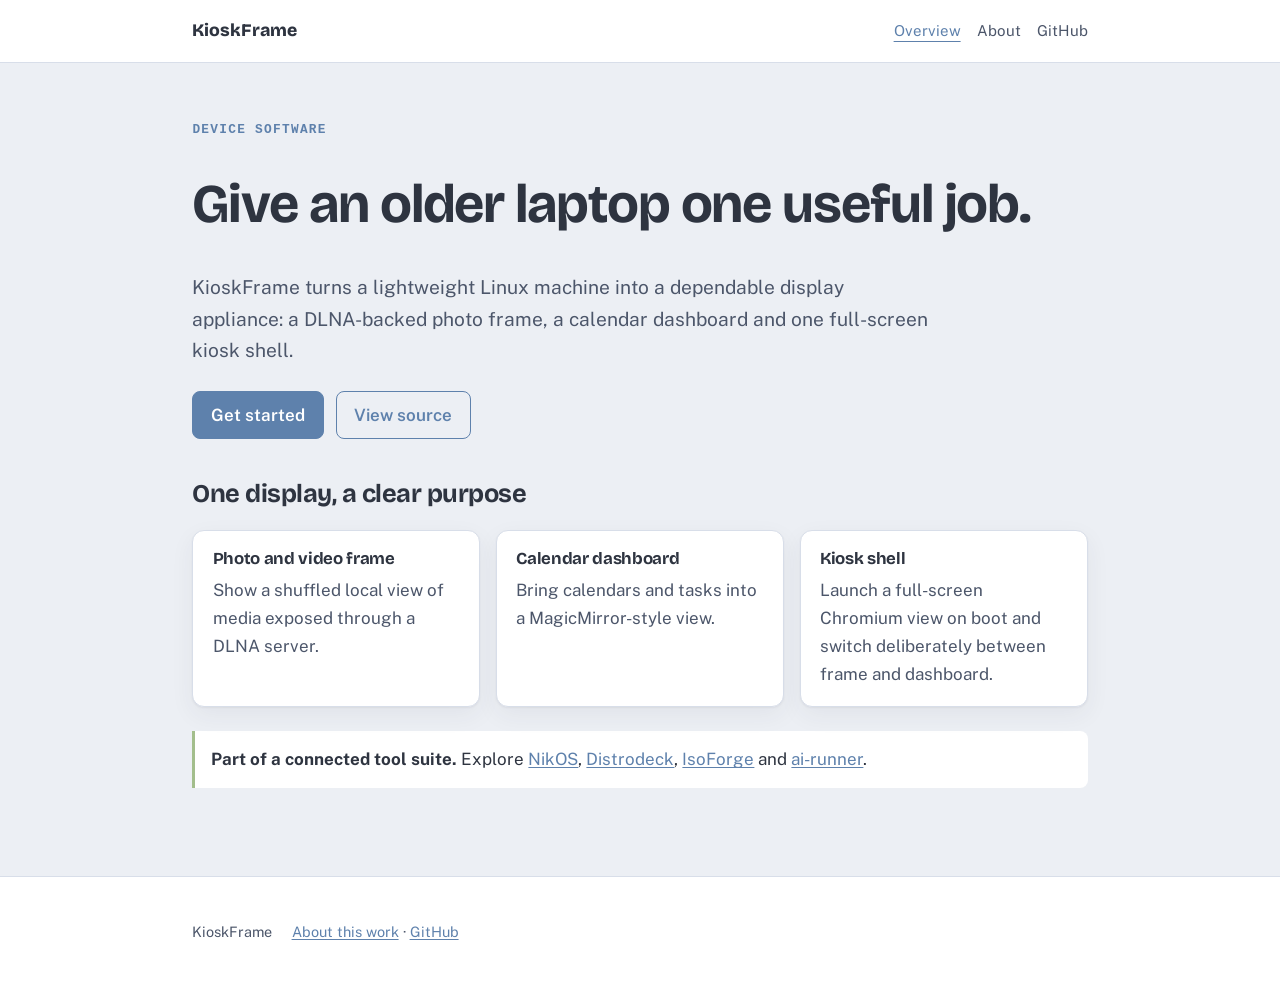
==== site/index.html @ 9da38351 "docs: add GitHub Pages site" ====
<!doctype html><html lang="en"><head><meta charset="utf-8"><meta name="viewport" content="width=device-width,initial-scale=1"><meta name="description" content="KioskFrame turns an older Linux laptop into a focused photo frame and dashboard appliance."><title>KioskFrame — a focused home display</title><link rel="preconnect" href="https://fonts.googleapis.com"><link rel="preconnect" href="https://fonts.gstatic.com" crossorigin><link href="https://fonts.googleapis.com/css2?family=Bricolage+Grotesque:wght@600;800&family=Public+Sans:wght@400;500;600&display=swap" rel="stylesheet"><link rel="stylesheet" href="style.css"></head><body><a class="skip" href="#main">Skip to content</a><header><div class="wrap"><a class="brand" href="index.html">KioskFrame</a><nav><a href="index.html" aria-current="page">Overview</a><a href="about.html">About</a><a href="https://github.com/nikolareljin/kiosk-frame">GitHub</a></nav></div></header><main id="main"><div class="wrap"><p class="tag">Device software</p><h1>Give an older laptop one useful job.</h1><p class="lede">KioskFrame turns a lightweight Linux machine into a dependable display appliance: a DLNA-backed photo frame, a calendar dashboard and one full-screen kiosk shell.</p><div class="actions"><a class="btn primary" href="https://github.com/nikolareljin/kiosk-frame#readme">Get started</a><a class="btn" href="https://github.com/nikolareljin/kiosk-frame">View source</a></div><h2>One display, a clear purpose</h2><div class="cards"><article class="card"><h3>Photo and video frame</h3><p>Show a shuffled local view of media exposed through a DLNA server.</p></article><article class="card"><h3>Calendar dashboard</h3><p>Bring calendars and tasks into a MagicMirror-style view.</p></article><article class="card"><h3>Kiosk shell</h3><p>Launch a full-screen Chromium view on boot and switch deliberately between frame and dashboard.</p></article></div><div class="note"><strong>Part of a connected tool suite.</strong> Explore <a href="https://nikolareljin.github.io/nikos/">NikOS</a>, <a href="https://nikolareljin.github.io/distrodeck/">Distrodeck</a>, <a href="https://nikolareljin.github.io/burn-iso/">IsoForge</a> and <a href="https://nikolareljin.github.io/ai-runner/">ai-runner</a>.</div></div></main><footer><div class="wrap"><span>KioskFrame</span><span><a href="about.html">About this work</a> · <a href="https://github.com/nikolareljin/kiosk-frame">GitHub</a></span></div></footer></body></html>
---- site/style.css ----
:root{--paper:#ECEFF4;--raised:#fff;--ink:#2E3440;--soft:#4C566A;--rule:#D8DEE9;--frost:#5E81AC;--bright:#88C0D0;--green:#A3BE8C;--terminal:#2E3440;--shadow:0 1px 2px rgba(46,52,64,.06),0 8px 24px rgba(46,52,64,.06)}@media(prefers-color-scheme:dark){:root{--paper:#2E3440;--raised:#3B4252;--ink:#ECEFF4;--soft:#C1C9D6;--rule:#434C5E;--frost:#88C0D0;--bright:#8FBCBB;--terminal:#242933;--shadow:0 1px 2px rgba(0,0,0,.3),0 8px 24px rgba(0,0,0,.28)}}*{box-sizing:border-box}body{margin:0;background:var(--paper);color:var(--ink);font:17px/1.65 "Public Sans",system-ui,sans-serif}h1,h2,h3{font-family:"Bricolage Grotesque","Public Sans",sans-serif;line-height:1.15;letter-spacing:-.02em}h1{font-size:clamp(2.2rem,5vw,3.4rem)}h2{margin-top:2.5rem}a{color:var(--frost);text-underline-offset:2px}a:hover{color:var(--bright)}.wrap{max-width:940px;margin:auto;padding:0 1.4rem}header,footer{background:var(--raised);border-color:var(--rule);border-style:solid}header{position:sticky;top:0;z-index:2;border-width:0 0 1px}header .wrap,footer .wrap{display:flex;align-items:center;gap:1.2rem;min-height:62px;flex-wrap:wrap}.brand{font-family:"Bricolage Grotesque",sans-serif;font-size:1.1rem;font-weight:800;color:var(--ink);text-decoration:none}nav{display:flex;gap:1rem;flex-wrap:wrap;margin-left:auto}nav a{color:var(--soft);font-size:.94rem;text-decoration:none}nav a[aria-current=page]{color:var(--frost);text-decoration:underline;text-underline-offset:5px}main{padding:3rem 0 4rem}footer{border-width:1px 0 0;color:var(--soft);font-size:.9rem;padding:1.5rem 0}.lede{font-size:1.2rem;color:var(--soft);max-width:62ch}.tag{font:700 .8rem/1 "JetBrains Mono",monospace;letter-spacing:.1em;text-transform:uppercase;color:var(--frost)}.cards{display:grid;gap:1rem;grid-template-columns:repeat(auto-fit,minmax(220px,1fr));margin-top:1.4rem}.card{background:var(--raised);border:1px solid var(--rule);border-radius:12px;padding:1.1rem 1.2rem;box-shadow:var(--shadow)}.card h3{margin:0 0 .5rem;font-size:1.05rem}.card p{color:var(--soft);margin:0}.actions{display:flex;gap:.75rem;flex-wrap:wrap;margin-top:1.5rem}.btn{padding:.55rem 1.1rem;border:1px solid var(--frost);border-radius:8px;font-weight:600;text-decoration:none}.primary{background:var(--frost);color:var(--raised)}.primary:hover{color:var(--terminal);background:var(--bright)}.note{border-left:3px solid var(--green);background:var(--raised);padding:.9rem 1rem;margin:1.5rem 0;border-radius:0 8px 8px 0}.skip{position:absolute;left:-9999px}.skip:focus{left:1rem;top:1rem;z-index:4;background:var(--raised);padding:.5rem}@media(max-width:620px){body{font-size:16px}nav{width:100%;margin-left:0}main{padding-top:2rem}}
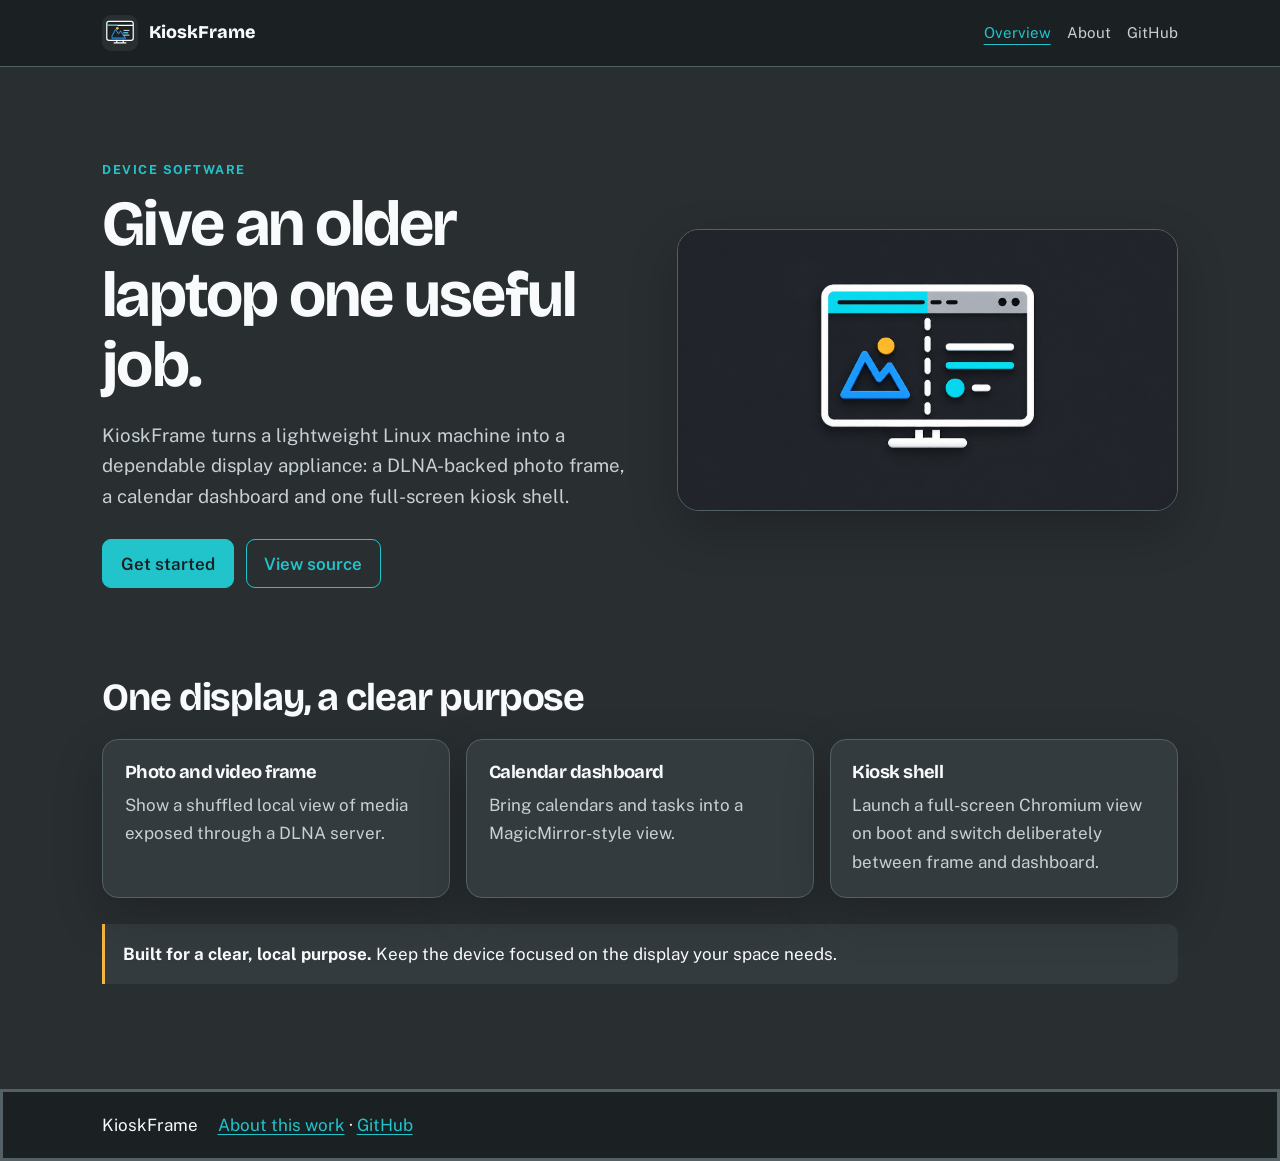
==== commit 19ef8b98: "feat: add KioskFrame visual identity" ====
--- a/site/index.html
+++ b/site/index.html
@@ -1 +1,42 @@
-<!doctype html><html lang="en"><head><meta charset="utf-8"><meta name="viewport" content="width=device-width,initial-scale=1"><meta name="description" content="KioskFrame turns an older Linux laptop into a focused photo frame and dashboard appliance."><title>KioskFrame — a focused home display</title><link rel="preconnect" href="https://fonts.googleapis.com"><link rel="preconnect" href="https://fonts.gstatic.com" crossorigin><link href="https://fonts.googleapis.com/css2?family=Bricolage+Grotesque:wght@600;800&family=Public+Sans:wght@400;500;600&display=swap" rel="stylesheet"><link rel="stylesheet" href="style.css"></head><body><a class="skip" href="#main">Skip to content</a><header><div class="wrap"><a class="brand" href="index.html">KioskFrame</a><nav><a href="index.html" aria-current="page">Overview</a><a href="about.html">About</a><a href="https://github.com/nikolareljin/kiosk-frame">GitHub</a></nav></div></header><main id="main"><div class="wrap"><p class="tag">Device software</p><h1>Give an older laptop one useful job.</h1><p class="lede">KioskFrame turns a lightweight Linux machine into a dependable display appliance: a DLNA-backed photo frame, a calendar dashboard and one full-screen kiosk shell.</p><div class="actions"><a class="btn primary" href="https://github.com/nikolareljin/kiosk-frame#readme">Get started</a><a class="btn" href="https://github.com/nikolareljin/kiosk-frame">View source</a></div><h2>One display, a clear purpose</h2><div class="cards"><article class="card"><h3>Photo and video frame</h3><p>Show a shuffled local view of media exposed through a DLNA server.</p></article><article class="card"><h3>Calendar dashboard</h3><p>Bring calendars and tasks into a MagicMirror-style view.</p></article><article class="card"><h3>Kiosk shell</h3><p>Launch a full-screen Chromium view on boot and switch deliberately between frame and dashboard.</p></article></div><div class="note"><strong>Part of a connected tool suite.</strong> Explore <a href="https://nikolareljin.github.io/nikos/">NikOS</a>, <a href="https://nikolareljin.github.io/distrodeck/">Distrodeck</a>, <a href="https://nikolareljin.github.io/burn-iso/">IsoForge</a> and <a href="https://nikolareljin.github.io/ai-runner/">ai-runner</a>.</div></div></main><footer><div class="wrap"><span>KioskFrame</span><span><a href="about.html">About this work</a> · <a href="https://github.com/nikolareljin/kiosk-frame">GitHub</a></span></div></footer></body></html>
+<!doctype html>
+<html lang="en">
+<head>
+  <meta charset="utf-8">
+  <meta name="viewport" content="width=device-width, initial-scale=1">
+  <meta name="description" content="KioskFrame turns an older Linux laptop into a focused photo frame and dashboard appliance.">
+  <title>KioskFrame — a focused home display</title>
+  <link rel="icon" href="assets/kiosk-frame-logo.svg" type="image/svg+xml">
+  <link rel="preconnect" href="https://fonts.googleapis.com">
+  <link rel="preconnect" href="https://fonts.gstatic.com" crossorigin>
+  <link href="https://fonts.googleapis.com/css2?family=Bricolage+Grotesque:wght@600;800&amp;family=Public+Sans:wght@400;500;600&amp;display=swap" rel="stylesheet">
+  <link rel="stylesheet" href="style.css">
+</head>
+<body>
+  <a class="skip" href="#main">Skip to content</a>
+  <header><div class="wrap header-wrap">
+    <a class="brand" href="index.html"><img src="assets/kiosk-frame-logo.svg" alt="" width="36" height="36"> <span>KioskFrame</span></a>
+    <nav><a href="index.html" aria-current="page">Overview</a><a href="about.html">About</a><a href="https://github.com/nikolareljin/kiosk-frame">GitHub</a></nav>
+  </div></header>
+  <main id="main">
+    <section class="wrap intro">
+      <div class="intro-copy">
+        <p class="tag">Device software</p>
+        <h1>Give an older laptop one useful job.</h1>
+        <p class="lede">KioskFrame turns a lightweight Linux machine into a dependable display appliance: a DLNA-backed photo frame, a calendar dashboard and one full-screen kiosk shell.</p>
+        <div class="actions"><a class="btn primary" href="https://github.com/nikolareljin/kiosk-frame#readme">Get started</a><a class="btn" href="https://github.com/nikolareljin/kiosk-frame">View source</a></div>
+      </div>
+      <figure class="hero"><img src="assets/kiosk-frame-hero.png" alt="A desktop display with a mountain, sun, and dashboard accents." width="1599" height="900"></figure>
+    </section>
+    <section class="wrap features">
+      <h2>One display, a clear purpose</h2>
+      <div class="cards">
+        <article class="card"><h3>Photo and video frame</h3><p>Show a shuffled local view of media exposed through a DLNA server.</p></article>
+        <article class="card"><h3>Calendar dashboard</h3><p>Bring calendars and tasks into a MagicMirror-style view.</p></article>
+        <article class="card"><h3>Kiosk shell</h3><p>Launch a full-screen Chromium view on boot and switch deliberately between frame and dashboard.</p></article>
+      </div>
+      <div class="note"><strong>Built for a clear, local purpose.</strong> Keep the device focused on the display your space needs.</div>
+    </section>
+  </main>
+  <footer><div class="wrap"><span>KioskFrame</span><span><a href="about.html">About this work</a> · <a href="https://github.com/nikolareljin/kiosk-frame">GitHub</a></span></div></footer>
+</body>
+</html>
--- a/site/style.css
+++ b/site/style.css
@@ -1 +1 @@
-:root{--paper:#ECEFF4;--raised:#fff;--ink:#2E3440;--soft:#4C566A;--rule:#D8DEE9;--frost:#5E81AC;--bright:#88C0D0;--green:#A3BE8C;--terminal:#2E3440;--shadow:0 1px 2px rgba(46,52,64,.06),0 8px 24px rgba(46,52,64,.06)}@media(prefers-color-scheme:dark){:root{--paper:#2E3440;--raised:#3B4252;--ink:#ECEFF4;--soft:#C1C9D6;--rule:#434C5E;--frost:#88C0D0;--bright:#8FBCBB;--terminal:#242933;--shadow:0 1px 2px rgba(0,0,0,.3),0 8px 24px rgba(0,0,0,.28)}}*{box-sizing:border-box}body{margin:0;background:var(--paper);color:var(--ink);font:17px/1.65 "Public Sans",system-ui,sans-serif}h1,h2,h3{font-family:"Bricolage Grotesque","Public Sans",sans-serif;line-height:1.15;letter-spacing:-.02em}h1{font-size:clamp(2.2rem,5vw,3.4rem)}h2{margin-top:2.5rem}a{color:var(--frost);text-underline-offset:2px}a:hover{color:var(--bright)}.wrap{max-width:940px;margin:auto;padding:0 1.4rem}header,footer{background:var(--raised);border-color:var(--rule);border-style:solid}header{position:sticky;top:0;z-index:2;border-width:0 0 1px}header .wrap,footer .wrap{display:flex;align-items:center;gap:1.2rem;min-height:62px;flex-wrap:wrap}.brand{font-family:"Bricolage Grotesque",sans-serif;font-size:1.1rem;font-weight:800;color:var(--ink);text-decoration:none}nav{display:flex;gap:1rem;flex-wrap:wrap;margin-left:auto}nav a{color:var(--soft);font-size:.94rem;text-decoration:none}nav a[aria-current=page]{color:var(--frost);text-decoration:underline;text-underline-offset:5px}main{padding:3rem 0 4rem}footer{border-width:1px 0 0;color:var(--soft);font-size:.9rem;padding:1.5rem 0}.lede{font-size:1.2rem;color:var(--soft);max-width:62ch}.tag{font:700 .8rem/1 "JetBrains Mono",monospace;letter-spacing:.1em;text-transform:uppercase;color:var(--frost)}.cards{display:grid;gap:1rem;grid-template-columns:repeat(auto-fit,minmax(220px,1fr));margin-top:1.4rem}.card{background:var(--raised);border:1px solid var(--rule);border-radius:12px;padding:1.1rem 1.2rem;box-shadow:var(--shadow)}.card h3{margin:0 0 .5rem;font-size:1.05rem}.card p{color:var(--soft);margin:0}.actions{display:flex;gap:.75rem;flex-wrap:wrap;margin-top:1.5rem}.btn{padding:.55rem 1.1rem;border:1px solid var(--frost);border-radius:8px;font-weight:600;text-decoration:none}.primary{background:var(--frost);color:var(--raised)}.primary:hover{color:var(--terminal);background:var(--bright)}.note{border-left:3px solid var(--green);background:var(--raised);padding:.9rem 1rem;margin:1.5rem 0;border-radius:0 8px 8px 0}.skip{position:absolute;left:-9999px}.skip:focus{left:1rem;top:1rem;z-index:4;background:var(--raised);padding:.5rem}@media(max-width:620px){body{font-size:16px}nav{width:100%;margin-left:0}main{padding-top:2rem}}
+:root{--canvas:#292e31;--surface:#343b3f;--surface-strong:#1b2023;--ink:#f8fafc;--soft:#c7d0d5;--rule:#536066;--cyan:#21c4cb;--blue:#2786df;--amber:#f5b642;--shadow:0 18px 48px rgba(0,0,0,.22)}*{box-sizing:border-box}body{margin:0;background:var(--canvas);color:var(--ink);font:17px/1.65 "Public Sans",system-ui,sans-serif}h1,h2,h3{font-family:"Bricolage Grotesque","Public Sans",sans-serif;line-height:1.1;letter-spacing:-.03em}h1{font-size:clamp(2.5rem,5vw,4.2rem);margin:.25rem 0 1.2rem}h2{font-size:clamp(1.8rem,3vw,2.6rem);margin:0 0 1.3rem}a{color:var(--cyan);text-underline-offset:3px}a:hover{color:#7ee8ec}.wrap{max-width:1120px;margin:auto;padding:0 1.4rem}header,footer{background:rgba(27,32,35,.94);border-color:var(--rule);border-style:solid}header{position:sticky;top:0;z-index:2;border-width:0 0 1px}.header-wrap,footer .wrap{display:flex;align-items:center;gap:1.2rem;min-height:66px;flex-wrap:wrap}.brand{display:inline-flex;align-items:center;gap:.65rem;font-family:"Bricolage Grotesque",sans-serif;font-size:1.12rem;font-weight:800;color:var(--ink);text-decoration:none}.brand img{border-radius:9px}nav{display:flex;gap:1rem;flex-wrap:wrap;margin-left:auto}nav a{color:var(--soft);font-size:.94rem;text-decoration:none}nav a[aria-current=page]{color:var(--cyan);text-decoration:underline;text-underline-offset:6px}main{padding:4.3rem 0 5rem}.intro{display:grid;grid-template-columns:minmax(0,1fr) minmax(360px,.95fr);gap:3rem;align-items:center}.intro-copy{padding:1rem 0}.lede{font-size:1.17rem;color:var(--soft);max-width:60ch}.tag{font:700 .78rem/1 "Public Sans",sans-serif;letter-spacing:.12em;text-transform:uppercase;color:var(--cyan)}.hero{margin:0;overflow:hidden;border:1px solid var(--rule);border-radius:22px;background:var(--canvas);box-shadow:var(--shadow)}.hero img{display:block;width:100%;height:auto;aspect-ratio:16/9;object-fit:cover}.features{margin-top:4.5rem}.cards{display:grid;gap:1rem;grid-template-columns:repeat(3,1fr)}.card{background:var(--surface);border:1px solid var(--rule);border-radius:16px;padding:1.35rem;box-shadow:var(--shadow)}.card h3{margin:0 0 .6rem;font-size:1.15rem}.card p{color:var(--soft);margin:0}.actions{display:flex;gap:.75rem;flex-wrap:wrap;margin-top:1.7rem}.btn{padding:.58rem 1.1rem;border:1px solid var(--cyan);border-radius:9px;font-weight:600;text-decoration:none}.primary{background:var(--cyan);color:var(--surface-strong)}.primary:hover{color:var(--surface-strong);background:#7ee8ec}.note{border-left:3px solid var(--amber);background:var(--surface);padding:1rem 1.1rem;margin:1.6rem 0;border-radius:0 10px 10px 0}.skip{position:absolute;left:-9999px}.skip:focus{left:1rem;top:1rem;z-index:4;background:var(--surface);padding:.5rem}@media(max-width:780px){.intro{grid-template-columns:1fr;gap:1.5rem}.hero{max-width:650px}.cards{grid-template-columns:1fr}main{padding-top:2.5rem}}@media(max-width:620px){body{font-size:16px}.header-wrap{min-height:unset;padding-top:.75rem;padding-bottom:.75rem}nav{width:100%;margin-left:0}}
